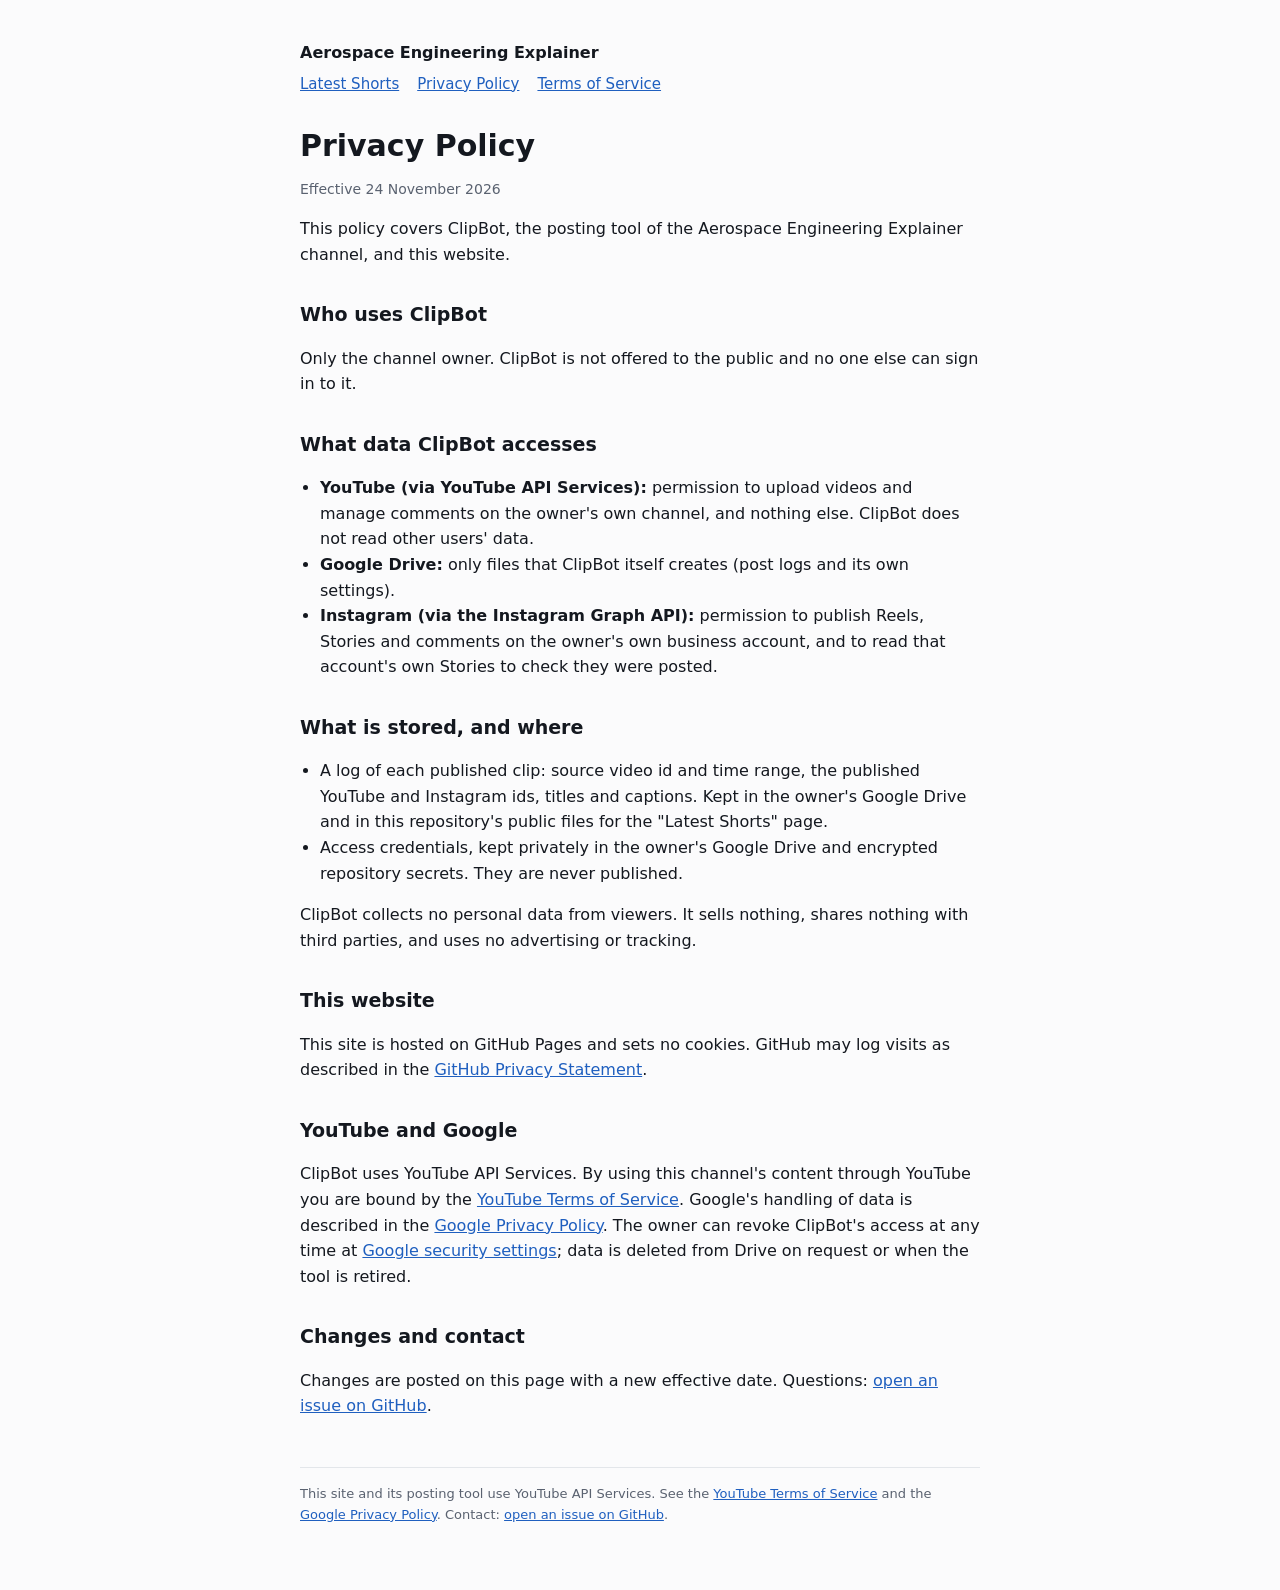
==== privacy/index.html @ 1a49ba31 "Add audit site (home, privacy, terms) and /latest/ Shorts page Co-Authored-By: Claude Opus 5.5 <nore" ====
<!DOCTYPE html>
<html lang="en"><head><meta charset="utf-8"><meta name="viewport" content="width=device-width,initial-scale=1"><title>Privacy Policy · Aerospace Engineering Explainer</title><meta name="description" content="Privacy Policy for ClipBot and the Aerospace Engineering Explainer channel."><link rel="stylesheet" href="../assets/site.css"></head><body><main><header><a class="brand" href="../">Aerospace Engineering Explainer</a><nav><a href="../latest/">Latest Shorts</a><a href="../privacy/">Privacy Policy</a><a href="../terms/">Terms of Service</a></nav></header>
<h1>Privacy Policy</h1>
<p class="muted">Effective 24 November 2026</p>
<p>This policy covers ClipBot, the posting tool of the Aerospace Engineering Explainer channel, and this website.</p>
<h2>Who uses ClipBot</h2>
<p>Only the channel owner. ClipBot is not offered to the public and no one else can sign in to it.</p>
<h2>What data ClipBot accesses</h2>
<ul>
<li><strong>YouTube (via YouTube API Services):</strong> permission to upload videos and manage comments on the owner's own channel, and nothing else. ClipBot does not read other users' data.</li>
<li><strong>Google Drive:</strong> only files that ClipBot itself creates (post logs and its own settings).</li>
<li><strong>Instagram (via the Instagram Graph API):</strong> permission to publish Reels, Stories and comments on the owner's own business account, and to read that account's own Stories to check they were posted.</li>
</ul>
<h2>What is stored, and where</h2>
<ul>
<li>A log of each published clip: source video id and time range, the published YouTube and Instagram ids, titles and captions. Kept in the owner's Google Drive and in this repository's public files for the "Latest Shorts" page.</li>
<li>Access credentials, kept privately in the owner's Google Drive and encrypted repository secrets. They are never published.</li>
</ul>
<p>ClipBot collects no personal data from viewers. It sells nothing, shares nothing with third parties, and uses no advertising or tracking.</p>
<h2>This website</h2>
<p>This site is hosted on GitHub Pages and sets no cookies. GitHub may log visits as described in the <a href="https://docs.github.com/en/site-policy/privacy-policies/github-general-privacy-statement">GitHub Privacy Statement</a>.</p>
<h2>YouTube and Google</h2>
<p>ClipBot uses YouTube API Services. By using this channel's content through YouTube you are bound by the <a href="https://www.youtube.com/t/terms">YouTube Terms of Service</a>. Google's handling of data is described in the <a href="https://policies.google.com/privacy">Google Privacy Policy</a>. The owner can revoke ClipBot's access at any time at <a href="https://myaccount.google.com/permissions">Google security settings</a>; data is deleted from Drive on request or when the tool is retired.</p>
<h2>Changes and contact</h2>
<p>Changes are posted on this page with a new effective date. Questions: <a href="https://github.com/maheshreddy23/AerospaceEngineeringExplainer-public/issues">open an issue on GitHub</a>.</p>
<footer>This site and its posting tool use YouTube API Services. See the <a href="https://www.youtube.com/t/terms">YouTube Terms of Service</a> and the <a href="https://policies.google.com/privacy">Google Privacy Policy</a>. Contact: <a href="https://github.com/maheshreddy23/AerospaceEngineeringExplainer-public/issues">open an issue on GitHub</a>.</footer></main></body></html>
---- assets/site.css ----
:root{--ink:#14181f;--muted:#5a6270;--line:#e3e6ea;--accent:#1f5fbf;--bg:#fbfbfc}
*{box-sizing:border-box}
body{margin:0;font:16px/1.6 system-ui,-apple-system,"Segoe UI",Roboto,sans-serif;color:var(--ink);background:var(--bg)}
main{max-width:720px;margin:0 auto;padding:40px 20px 64px}
header a.brand{font-weight:700;color:var(--ink);text-decoration:none}
nav{display:flex;gap:18px;flex-wrap:wrap;margin:6px 0 32px;font-size:15px}
a{color:var(--accent)}
h1{font-size:30px;line-height:1.2;margin:0 0 12px}
h2{font-size:19px;margin:32px 0 8px}
p,li{color:var(--ink)} .muted{color:var(--muted);font-size:14px}
ul{padding-left:20px}
footer{margin-top:48px;padding-top:16px;border-top:1px solid var(--line);font-size:13px;color:var(--muted)}
.card{border:1px solid var(--line);border-radius:12px;padding:16px 18px;margin:12px 0;background:#fff}
.card .q{font-weight:600;margin:0 0 6px}
.pill{display:inline-block;background:#fff;border:1px solid var(--line);border-radius:999px;padding:8px 16px;text-decoration:none;font-weight:600}
@media (prefers-color-scheme:dark){:root{--ink:#e8eaed;--muted:#9aa1ab;--line:#2c3138;--accent:#7fb0ff;--bg:#111418}.card,.pill{background:#181c21}}
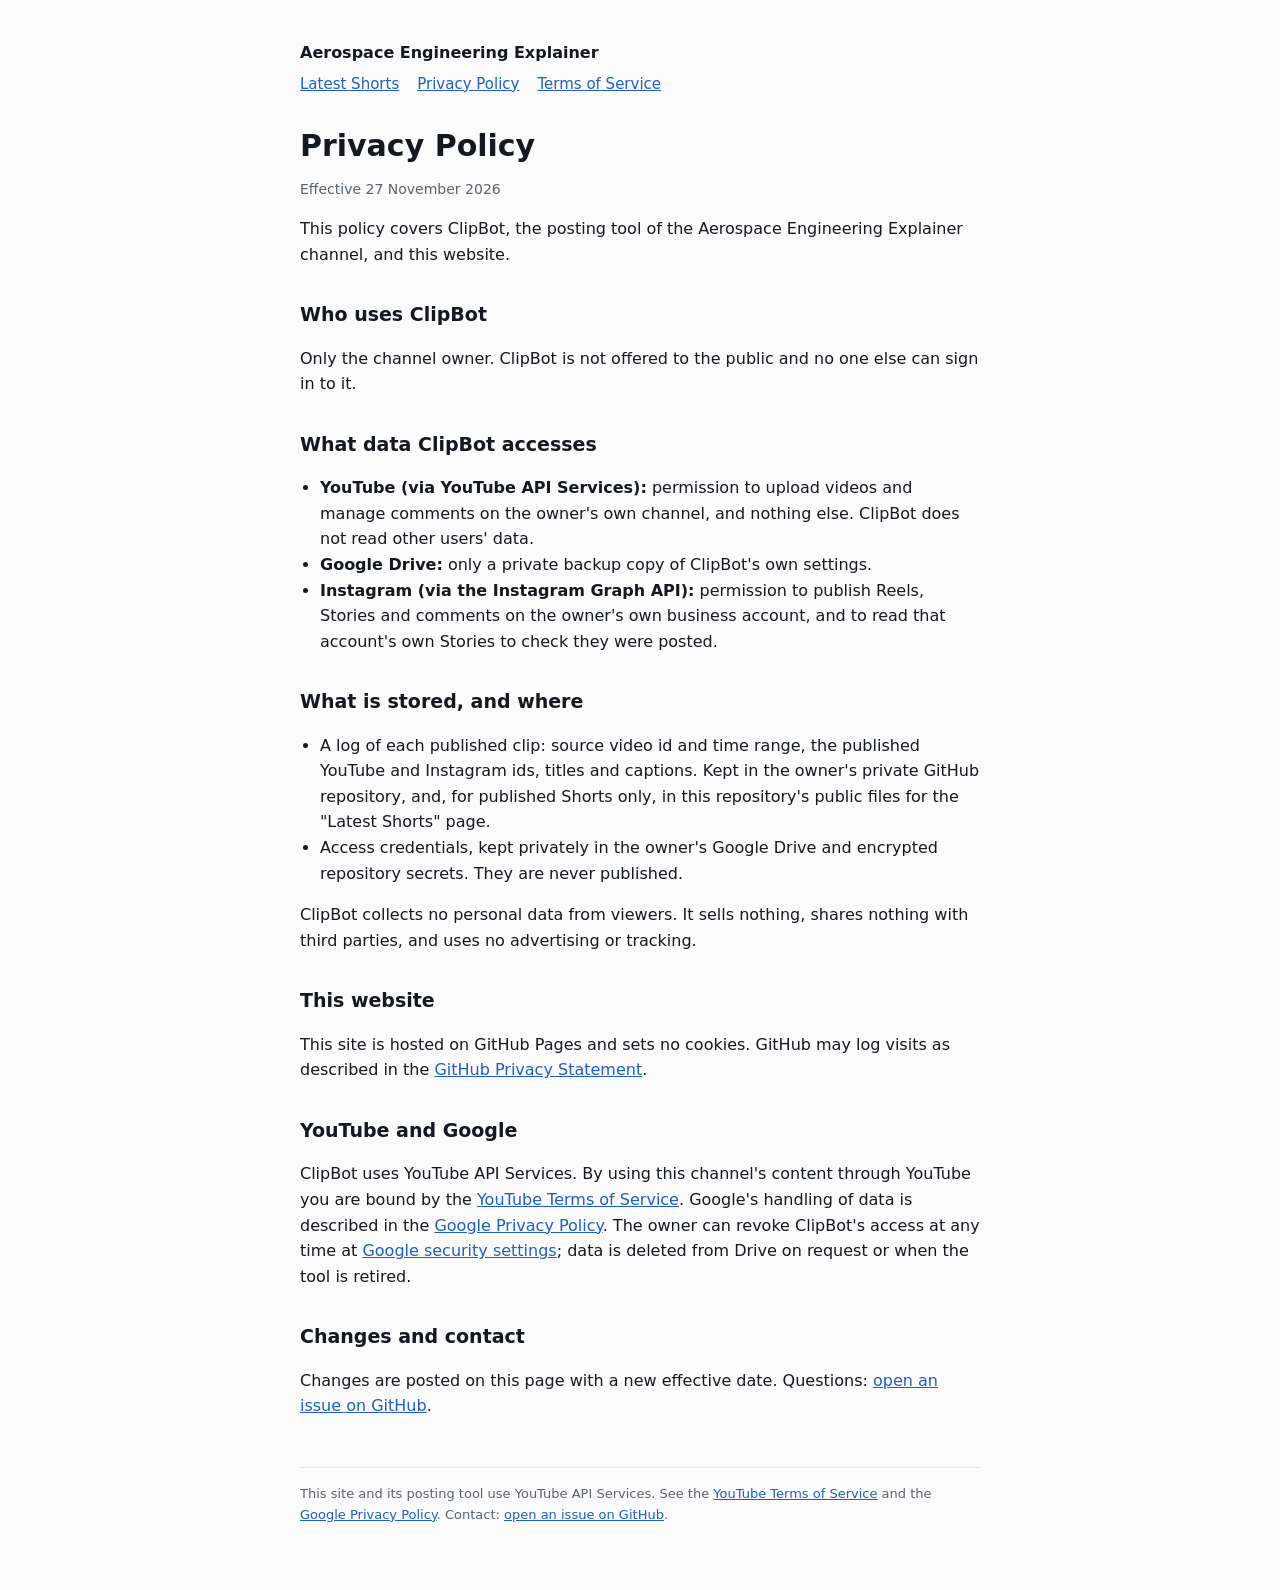
==== commit 2b908bcf: "site: describe narrated clips and where logs are kept (27 Nov) Co-Authored-By: Claude Opus 5.5 <nore" ====
--- a/privacy/index.html
+++ b/privacy/index.html
@@ -1,19 +1,19 @@
 <!DOCTYPE html>
 <html lang="en"><head><meta charset="utf-8"><meta name="viewport" content="width=device-width,initial-scale=1"><title>Privacy Policy · Aerospace Engineering Explainer</title><meta name="description" content="Privacy Policy for ClipBot and the Aerospace Engineering Explainer channel."><link rel="stylesheet" href="../assets/site.css"></head><body><main><header><a class="brand" href="../">Aerospace Engineering Explainer</a><nav><a href="../latest/">Latest Shorts</a><a href="../privacy/">Privacy Policy</a><a href="../terms/">Terms of Service</a></nav></header>
 <h1>Privacy Policy</h1>
-<p class="muted">Effective 24 November 2026</p>
+<p class="muted">Effective 27 November 2026</p>
 <p>This policy covers ClipBot, the posting tool of the Aerospace Engineering Explainer channel, and this website.</p>
 <h2>Who uses ClipBot</h2>
 <p>Only the channel owner. ClipBot is not offered to the public and no one else can sign in to it.</p>
 <h2>What data ClipBot accesses</h2>
 <ul>
 <li><strong>YouTube (via YouTube API Services):</strong> permission to upload videos and manage comments on the owner's own channel, and nothing else. ClipBot does not read other users' data.</li>
-<li><strong>Google Drive:</strong> only files that ClipBot itself creates (post logs and its own settings).</li>
+<li><strong>Google Drive:</strong> only a private backup copy of ClipBot's own settings.</li>
 <li><strong>Instagram (via the Instagram Graph API):</strong> permission to publish Reels, Stories and comments on the owner's own business account, and to read that account's own Stories to check they were posted.</li>
 </ul>
 <h2>What is stored, and where</h2>
 <ul>
-<li>A log of each published clip: source video id and time range, the published YouTube and Instagram ids, titles and captions. Kept in the owner's Google Drive and in this repository's public files for the "Latest Shorts" page.</li>
+<li>A log of each published clip: source video id and time range, the published YouTube and Instagram ids, titles and captions. Kept in the owner's private GitHub repository, and, for published Shorts only, in this repository's public files for the "Latest Shorts" page.</li>
 <li>Access credentials, kept privately in the owner's Google Drive and encrypted repository secrets. They are never published.</li>
 </ul>
 <p>ClipBot collects no personal data from viewers. It sells nothing, shares nothing with third parties, and uses no advertising or tracking.</p>
